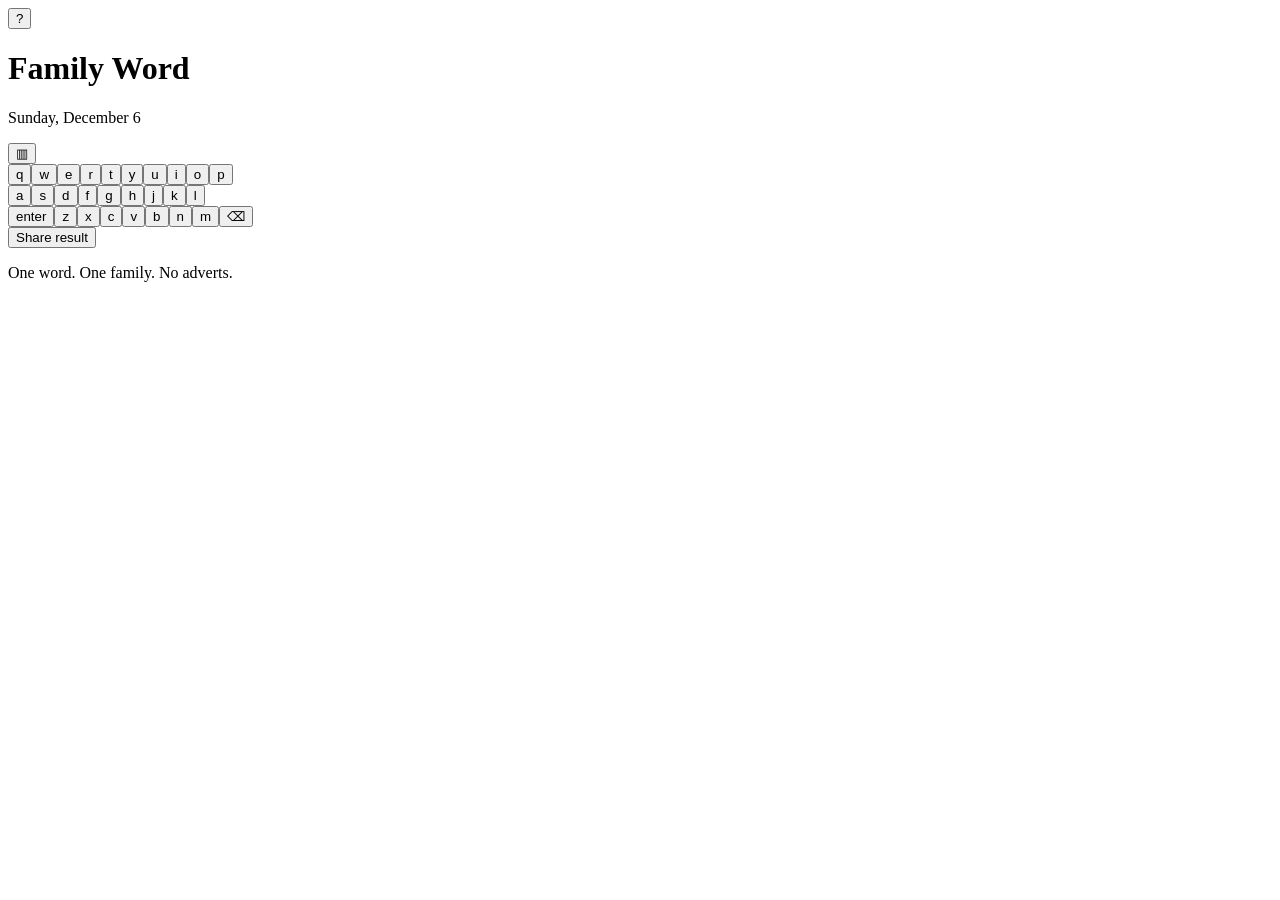
==== index.html @ c0ab2f56 "Add Family Word app: index.html" ====
<!doctype html>
<html lang="en">
<head>
  <meta charset="utf-8" />
  <meta name="viewport" content="width=device-width,initial-scale=1,viewport-fit=cover" />
  <meta name="theme-color" content="#121213" />
  <title>Family Word</title>
  <link rel="stylesheet" href="styles.css" />
</head>
<body>
  <main class="app">
    <header class="topbar">
      <button id="helpBtn" class="icon-btn" aria-label="How to play">?</button>
      <div>
        <h1>Family Word</h1>
        <p id="dayLabel" class="subtitle"></p>
      </div>
      <button id="statsBtn" class="icon-btn" aria-label="Statistics">▥</button>
    </header>

    <section id="message" class="message" aria-live="polite"></section>
    <section id="board" class="board" aria-label="Word grid"></section>
    <section id="keyboard" class="keyboard" aria-label="Keyboard"></section>

    <footer>
      <button id="shareBtn" class="primary hidden">Share result</button>
      <p class="footer-note">One word. One family. No adverts.</p>
    </footer>
  </main>

  <dialog id="helpDialog">
    <form method="dialog" class="modal">
      <button class="close" aria-label="Close">×</button>
      <h2>How to play</h2>
      <p>Guess the five-letter word in six tries.</p>
      <p><span class="sample correct">A</span> right letter, right place.</p>
      <p><span class="sample present">E</span> right letter, wrong place.</p>
      <p><span class="sample absent">R</span> not in the word.</p>
      <p>Everyone gets the same word each day.</p>
    </form>
  </dialog>

  <dialog id="statsDialog">
    <form method="dialog" class="modal">
      <button class="close" aria-label="Close">×</button>
      <h2>Your stats</h2>
      <div class="stats">
        <div><strong id="played">0</strong><span>Played</span></div>
        <div><strong id="winPct">0</strong><span>Win %</span></div>
        <div><strong id="streak">0</strong><span>Streak</span></div>
        <div><strong id="maxStreak">0</strong><span>Max</span></div>
      </div>
    </form>
  </dialog>

  <script src="words.js"></script>
  <script src="app.js"></script>
</body>
</html>
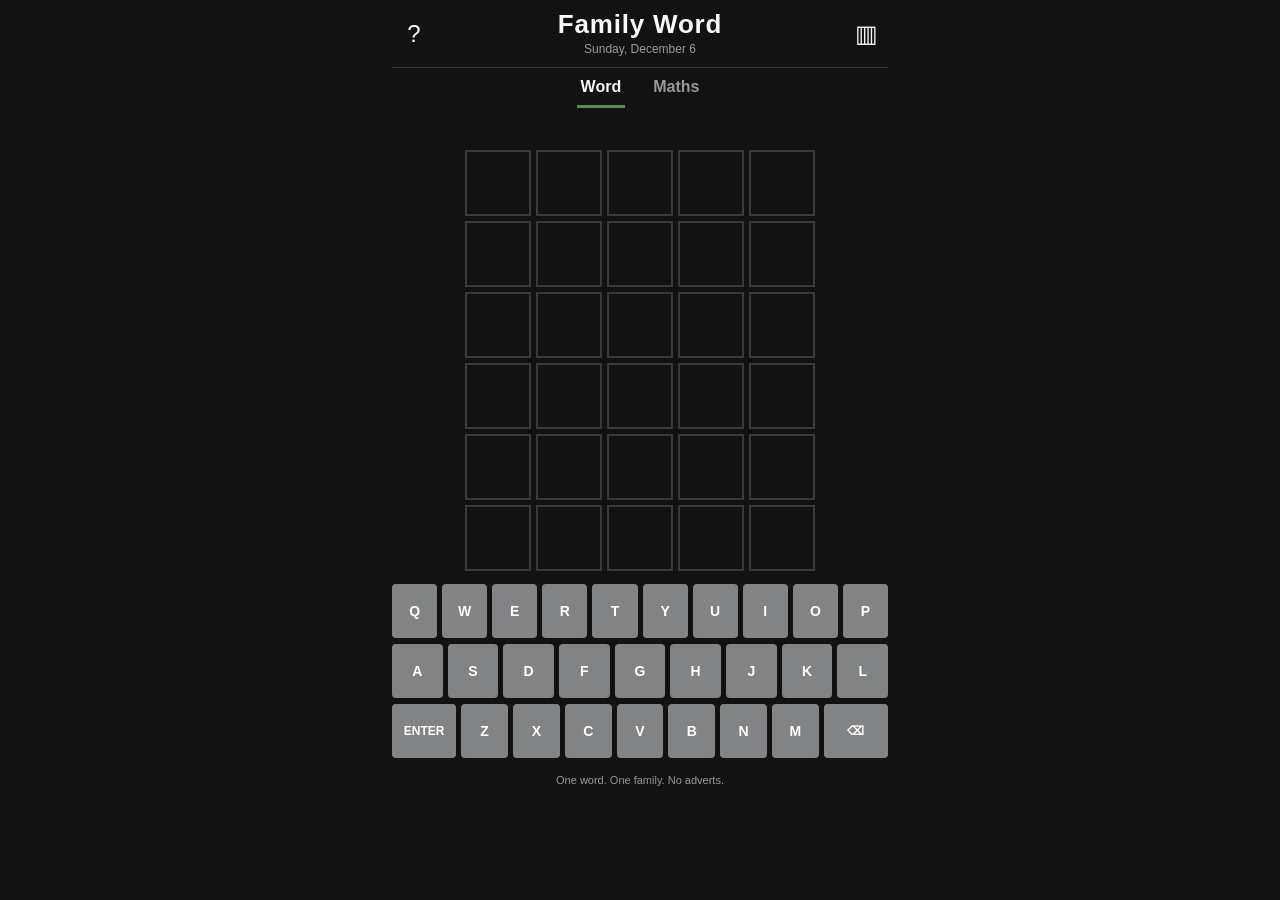
==== commit 86b85dab: "Add daily gap-year maths challenges alongside Family Word" ====
--- a/index.html
+++ b/index.html
@@ -18,6 +18,9 @@
       <button id="statsBtn" class="icon-btn" aria-label="Statistics">▥</button>
     </header>
 
+    <nav class="game-nav" aria-label="Daily games">
+      <a href="./" aria-current="page">Word</a><a href="maths.html">Maths</a>
+    </nav>
     <section id="message" class="message" aria-live="polite"></section>
     <section id="board" class="board" aria-label="Word grid"></section>
     <section id="keyboard" class="keyboard" aria-label="Keyboard"></section>
--- a/styles.css
+++ b/styles.css
@@ -0,0 +1,36 @@
+:root {
+  color-scheme: dark;
+  --bg:#121213; --panel:#1a1a1b; --text:#f8f8f8; --muted:#9a9a9c;
+  --border:#3a3a3c; --key:#818384; --correct:#538d4e; --present:#b59f3b; --absent:#3a3a3c;
+}
+*{box-sizing:border-box}
+html,body{margin:0;min-height:100%;background:var(--bg);color:var(--text);font-family:Arial,Helvetica,sans-serif}
+body{display:flex;justify-content:center}
+.app{width:min(100%,520px);min-height:100dvh;display:flex;flex-direction:column;padding:env(safe-area-inset-top) 12px env(safe-area-inset-bottom)}
+.topbar{height:68px;border-bottom:1px solid var(--border);display:grid;grid-template-columns:44px 1fr 44px;align-items:center;text-align:center}
+h1{font-size:26px;line-height:1;margin:0;letter-spacing:.8px}.subtitle{margin:5px 0 0;font-size:12px;color:var(--muted)}
+.icon-btn,.close{border:0;background:transparent;color:var(--text);font-size:24px;cursor:pointer}.icon-btn{width:44px;height:44px}
+.message{height:42px;display:flex;align-items:center;justify-content:center;font-weight:700;font-size:14px}
+.board{width:min(350px,92vw);margin:0 auto;display:grid;grid-template-rows:repeat(6,1fr);gap:5px;flex:1;max-height:420px;min-height:300px}
+.row{display:grid;grid-template-columns:repeat(5,1fr);gap:5px}.tile{aspect-ratio:1;border:2px solid var(--border);display:flex;align-items:center;justify-content:center;font-size:clamp(26px,7vw,34px);font-weight:800;text-transform:uppercase;user-select:none}.tile.filled{border-color:#565758}.tile.correct{background:var(--correct);border-color:var(--correct)}.tile.present{background:var(--present);border-color:var(--present)}.tile.absent{background:var(--absent);border-color:var(--absent)}
+.keyboard{margin:14px auto 8px;width:100%;display:flex;flex-direction:column;gap:6px}.key-row{display:flex;justify-content:center;gap:5px}.key{height:54px;min-width:0;flex:1;border:0;border-radius:4px;background:var(--key);color:#fff;font-weight:800;font-size:14px;cursor:pointer;text-transform:uppercase}.key.wide{flex:1.5;font-size:12px}.key.correct{background:var(--correct)}.key.present{background:var(--present)}.key.absent{background:var(--absent)}
+footer{text-align:center;padding-bottom:8px}.primary{border:0;border-radius:5px;padding:13px 22px;background:var(--correct);color:white;font-size:16px;font-weight:800;cursor:pointer}.hidden{display:none}.footer-note{font-size:11px;color:var(--muted);margin:8px 0}
+dialog{border:0;border-radius:8px;background:var(--panel);color:var(--text);max-width:420px;width:calc(100% - 32px);padding:0}dialog::backdrop{background:#000b}.modal{padding:24px;position:relative}.modal h2{margin-top:0}.close{position:absolute;right:12px;top:8px}.sample{display:inline-flex;width:32px;height:32px;align-items:center;justify-content:center;font-weight:800;margin-right:8px}.sample.correct{background:var(--correct)}.sample.present{background:var(--present)}.sample.absent{background:var(--absent)}
+.stats{display:grid;grid-template-columns:repeat(4,1fr);gap:10px;text-align:center}.stats div{display:flex;flex-direction:column}.stats strong{font-size:28px}.stats span{font-size:11px;color:var(--muted)}
+@media(max-height:700px){.topbar{height:56px}.message{height:30px}.keyboard{margin-top:8px}.key{height:48px}.board{max-height:350px}}
+
+.game-nav {display:flex;justify-content:center;gap:1.5rem}
+.game-nav a {padding:.6rem .25rem;color:var(--muted);text-decoration:none;font-weight:700}
+.game-nav [aria-current] {color:var(--text);border-bottom:3px solid var(--correct)}
+.maths-header {padding:16px;text-align:center;border-bottom:1px solid var(--border)}
+.challenge {padding:1rem .75rem 2rem;font-size:1.06rem;line-height:1.55}
+.challenge h2 {margin:.25rem 0;font-size:1.85rem;line-height:1.2}
+.topic {color:#aac7a6;font-size:.9rem;font-weight:bold;margin-bottom:.35rem}
+.challenge details,.challenge aside {border-top:1px solid var(--border);padding:.8rem 0}
+.challenge summary {cursor:pointer;font-weight:bold}
+.challenge form {margin:1.3rem 0 .5rem}
+.entry {display:flex;gap:.6rem;margin-top:.45rem}
+.entry input {min-width:0;flex:1;font:inherit;padding:.5rem;color:var(--text);background:var(--panel);border:1px solid var(--key);border-radius:5px}
+.challenge small {color:var(--muted)}
+.challenge h3 {margin:.35rem 0}
+#feedback:empty {display:none}
